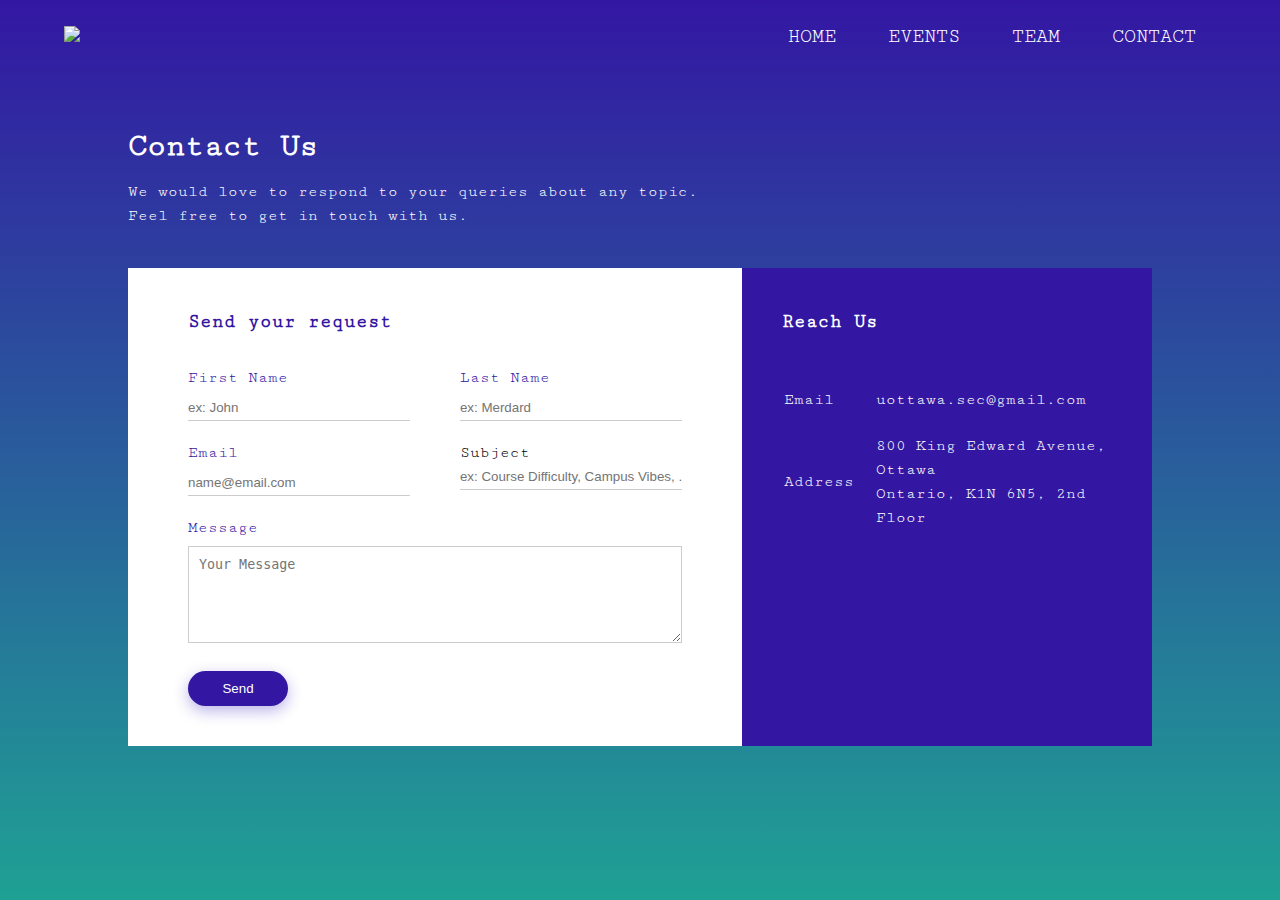
==== contact.html @ 118f21b4 "when information is filled out and you press send an email is now sent to email account" ====
<!DOCTYPE html>
<html lang="en">
    <head>
        <title>SEC | Contact</title>
        <meta charset="utf-8">
        <meta name="viewport" content="width=device-width, initial-scale=1.0">
        <link rel="stylesheet" href="css/contact.css">
        <link href='images/SEC_logo.png' rel='icon' type='image/x-icon' />
    </head>

    <body>
        <section class="header">
            <nav class="navbar">
                <a href="index.html"> <img src="images/SEC_logo.png" class="logo"></img></a>
                <ul>
                    <li><a href="index.html">Home</a></li>
                    <li><a href="events.html">Events</a></li>
                    <li><a href="team.html">Team</a></li>
                    <li><a href="contact.html">Contact</a></li>
                </ul>
            </nav>

            <div class="container">
                <h1>Contact Us</h1>
                <p>We would love to respond to your queries about any topic. <br> Feel free to get in touch with us.</p>
                <div class="contact-box">
                    <div class="contact-left">
                        <h3>Send your request</h3>
                        <form action="https://formspree.io/f/xeqnnryl" method="POST">
                            <div class="form-row">
                                <div class="form-group">
                                    <label for="firstName">First Name</label>
                                    <input type="text" id="firstName" name="firstName" placeholder="ex: John">
                                </div>

                                <div class="form-group">
                                    <label for="lastName">Last Name</label>
                                    <input type="text" id="lastName" name="lastName" placeholder="ex: Merdard">
                                </div>
                            </div>

                            <div class="form-row">
                                <div class="form-group">
                                    <label for="email">Email</label>
                                    <input type="email" id="email" name="email" placeholder="name@email.com">
                                </div>

                                <div class="form-group">
                                    <labelc for="subject">Subject</label>
                                    <input type="text" id="subject" name="subject" placeholder="ex: Course Difficulty, Campus Vibes, ...">
                                </div>
                            </div>

                            <label for="message">Message</label>
                            <textarea rows="5" name="message" id="message" placeholder="Your Message"></textarea>

                            <button type="submit">Send</button>
                        </form>
                    </div>

                    <div class="contact-right">
                        <h3>Reach Us</h3>
                        <table>
                            <tr>
                                <td>Email</td>
                                <td>uottawa.sec@gmail.com</td>
                            </tr>

                            <tr>
                                <td>Address</td>
                                <td>800 King Edward Avenue, Ottawa<br> Ontario, K1N 6N5, 2nd Floor</td>
                            </tr>
                        </table>
                    </div>
                </div>
            </div>
        </section>
    </body>
</html>
---- css/contact.css ----
@import url('https://fonts.googleapis.com/css2?family=Cutive+Mono&display=swap');

* {
    margin: 0;
    padding: 0;
    box-sizing: border-box;
}

html {
    scroll-behavior: smooth;
}

body {
    line-height: 1.5;
    font-family: 'Cutive Mono', monospace;
}

.header {
    width: 100%;
    height: 100vh;
    background: linear-gradient(#3317a3, #1fa194);
    background-size: cover;
    background-position: center;
}

.navbar {
    width: 90%;
    height: 8%;
    margin: auto;
    padding: 1px 0;
    display: flex;
    align-items: center;
    justify-content: space-between;
    font-size: 20px;
}

.logo {
    width: 110px;
    cursor: pointer;
}

.navbar ul li {
    list-style: none;
    display: inline-block;
    margin: 0 20px;
    position: relative;
}

.navbar ul li a {
    text-decoration: none;
    color: #fff;
    text-transform: uppercase;
}

.navbar ul li::after {
    content: "";
    height: 3px;
    width: 0;
    background: #1a1c1c;
    position: absolute;
    left: 0;
    bottom: 2%;
    transition: 0.5s;
}

.navbar ul li:hover:after {
    width: 100%;
}

.container {
    width: 80%;
    margin: 50px auto;
}

.contact-box {
    background: #fff;
    display: flex;
}

.contact-left {
    flex-basis: 60%;
    padding: 40px 60px;
}

.contact-right {
    flex-basis: 40%;
    padding: 40px;
    background: #3317a3;
    color: #fff;
}

h1 {
    margin-bottom: 10px;
    color: #fff;
}

.container p {
    margin-bottom: 40px;
    color: #fff;
}

.form-row {
    display: flex;
    justify-content: space-between;
    margin-bottom: 20px;
}

.form-row .form-group {
    flex-basis: 45%;
}

input {
    width: 100%;
    border: none;
    border-bottom: 1px solid #ccc;
    outline: none;
    padding-bottom: 5px;
}

textarea {
    width: 100%;
    border: 1px solid #ccc;
    outline: none;
    padding: 10px;
    box-sizing: border-box;
}

label {
    margin-bottom: 6px;
    display: block;
    color: #3317a3;
}

button {
    background: #3317a3;
    width: 100px;
    border: none;
    outline: none;
    color: #fff;
    height: 35px;
    border-radius: 30px;
    margin-top: 20px;
    cursor: pointer;
    box-shadow: 0px 5px 15px 0px rgba(28, 0, 181, 0.3);
}

.contact-left h3 {
    color: #3317a3;
    font-weight: 600;
    margin-bottom: 30px;
}

.contact-right h3 {
    font-weight: 600;
    margin-bottom: 30px;
}

tr td:first-child {
    padding-right: 20px;
}

tr td {
    padding-top: 20px;
}
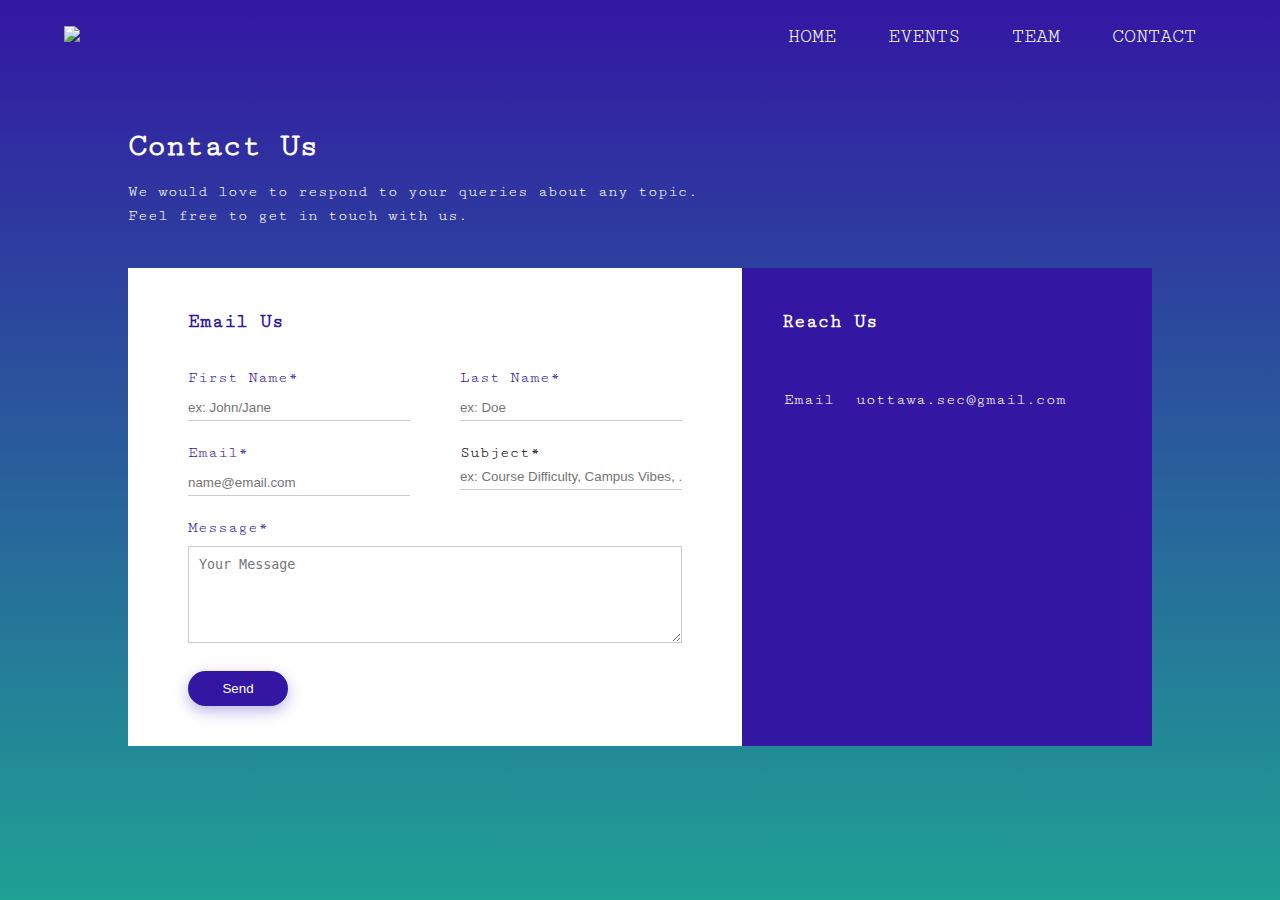
==== commit 405dd9db: "added mandatory fill in" ====
--- a/contact.html
+++ b/contact.html
@@ -25,34 +25,34 @@
                 <p>We would love to respond to your queries about any topic. <br> Feel free to get in touch with us.</p>
                 <div class="contact-box">
                     <div class="contact-left">
-                        <h3>Send your request</h3>
+                        <h3>Email Us</h3>
                         <form action="https://formspree.io/f/xeqnnryl" method="POST">
                             <div class="form-row">
                                 <div class="form-group">
-                                    <label for="firstName">First Name</label>
-                                    <input type="text" id="firstName" name="firstName" placeholder="ex: John">
+                                    <label for="firstName">First Name*</label>
+                                    <input type="text" id="firstName" name="firstName" placeholder="ex: John/Jane" required=true>
                                 </div>
 
                                 <div class="form-group">
-                                    <label for="lastName">Last Name</label>
-                                    <input type="text" id="lastName" name="lastName" placeholder="ex: Merdard">
+                                    <label for="lastName">Last Name*</label>
+                                    <input type="text" id="lastName" name="lastName" placeholder="ex: Doe" required=true>
                                 </div>
                             </div>
 
                             <div class="form-row">
                                 <div class="form-group">
-                                    <label for="email">Email</label>
-                                    <input type="email" id="email" name="email" placeholder="name@email.com">
+                                    <label for="email">Email*</label>
+                                    <input type="email" id="email" name="email" placeholder="name@email.com" required=true>
                                 </div>
 
                                 <div class="form-group">
-                                    <labelc for="subject">Subject</label>
-                                    <input type="text" id="subject" name="subject" placeholder="ex: Course Difficulty, Campus Vibes, ...">
+                                    <labelc for="subject">Subject*</label>
+                                    <input type="text" id="subject" name="subject" placeholder="ex: Course Difficulty, Campus Vibes, ..." required=true>
                                 </div>
                             </div>
 
-                            <label for="message">Message</label>
-                            <textarea rows="5" name="message" id="message" placeholder="Your Message"></textarea>
+                            <label for="message">Message*</label>
+                            <textarea rows="5" name="message" id="message" placeholder="Your Message" required=true></textarea>
 
                             <button type="submit">Send</button>
                         </form>
@@ -65,11 +65,6 @@
                                 <td>Email</td>
                                 <td>uottawa.sec@gmail.com</td>
                             </tr>
-
-                            <tr>
-                                <td>Address</td>
-                                <td>800 King Edward Avenue, Ottawa<br> Ontario, K1N 6N5, 2nd Floor</td>
-                            </tr>
                         </table>
                     </div>
                 </div>
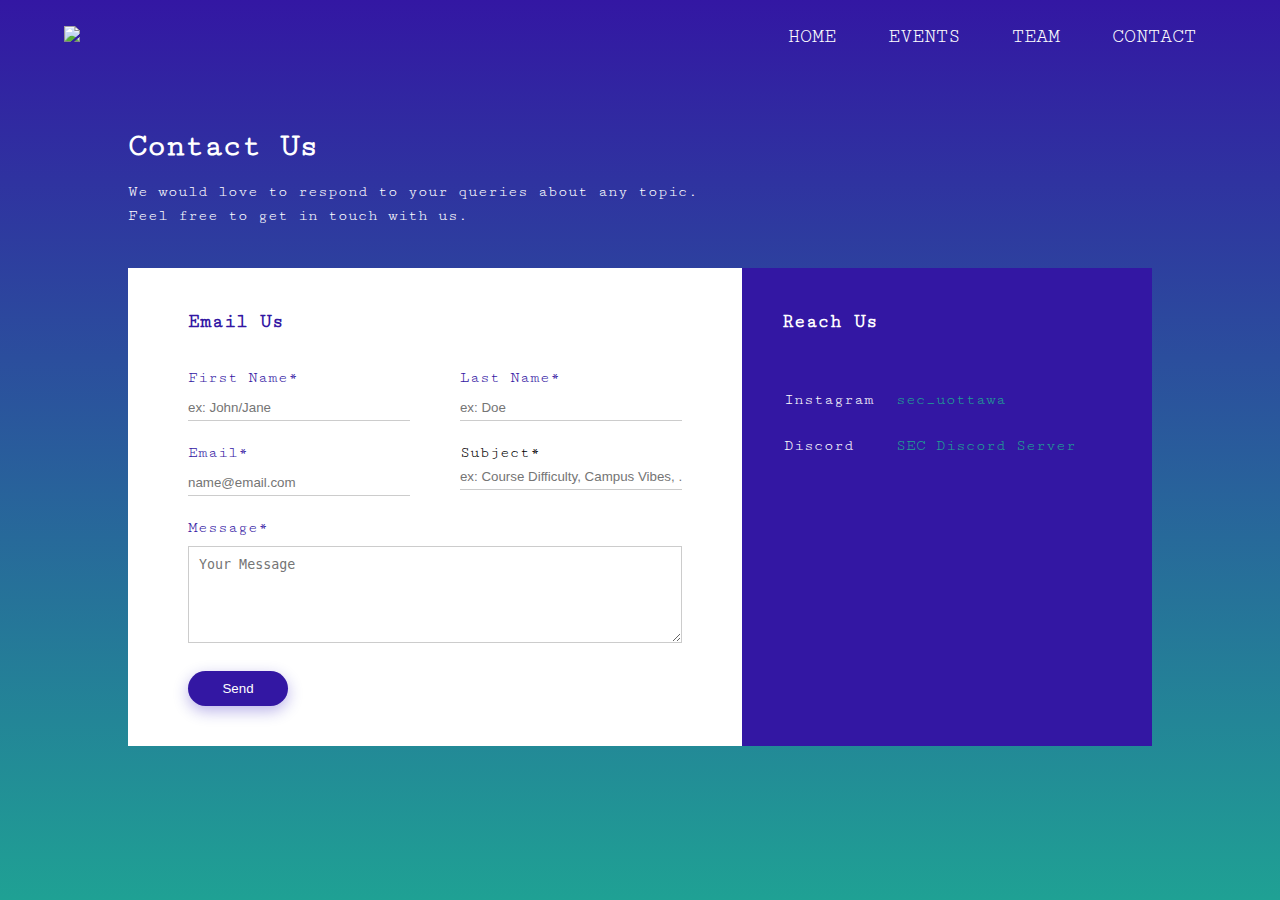
==== commit af039d0a: "added social links to contact as well as changed trnasiton gradient" ====
--- a/contact.html
+++ b/contact.html
@@ -5,6 +5,7 @@
         <meta charset="utf-8">
         <meta name="viewport" content="width=device-width, initial-scale=1.0">
         <link rel="stylesheet" href="css/contact.css">
+        <link rel="stylesheet" href="css/transition.css">
         <link href='images/SEC_logo.png' rel='icon' type='image/x-icon' />
     </head>
 
@@ -19,7 +20,8 @@
                     <li><a href="contact.html">Contact</a></li>
                 </ul>
             </nav>
-
+            
+            <div class="transition transition-5 is-active"></div>
             <div class="container">
                 <h1>Contact Us</h1>
                 <p>We would love to respond to your queries about any topic. <br> Feel free to get in touch with us.</p>
@@ -62,13 +64,18 @@
                         <h3>Reach Us</h3>
                         <table>
                             <tr>
-                                <td>Email</td>
-                                <td>uottawa.sec@gmail.com</td>
+                                <td>Instagram</td>
+                                <td><a href="https://www.instagram.com/sec_uottawa/" target="_blank">sec_uottawa</a></td>
+                            </tr>
+                            <tr>
+                                <td>Discord</td>
+                                <td><a href="https://discord.gg/dFybvh29q5" target="_blank">SEC Discord Server</a></td>
                             </tr>
                         </table>
                     </div>
                 </div>
             </div>
         </section>
+        <script src="transition.js"></script>
     </body>
 </html>--- a/css/contact.css
+++ b/css/contact.css
@@ -56,7 +56,7 @@
     content: "";
     height: 3px;
     width: 0;
-    background: #1a1c1c;
+    background: #1fa194;
     position: absolute;
     left: 0;
     bottom: 2%;
@@ -161,4 +161,9 @@
 
 tr td {
     padding-top: 20px;
+}
+
+.contact-right table td a {
+    color: #1fa194;
+    text-decoration: none;
 }--- a/css/transition.css
+++ b/css/transition.css
@@ -0,0 +1,83 @@
+.transition-1 {
+    position: fixed;
+    top: 0;
+    left: 0;
+    right: 0;
+    bottom: 0;
+    z-index: 101;
+    background: linear-gradient(#3317a3, #1fa194);
+    opacity: 0;
+    pointer-events: none;
+    transition: 0.3s ease-out;
+}
+
+.transition-1.is-active {
+    opacity: 1;
+    pointer-events: all;
+}
+
+.transition-2 {
+    position: fixed;
+    top: 0;
+    left: 100%;
+    width: 100%;
+    right: 0;
+    bottom: 0;
+    z-index: 101;
+    background: linear-gradient(#3317a3, #1fa194);
+    pointer-events: none;
+    transition: 0.3s ease-out;
+}
+
+.transition-2.is-active {
+    left: 0px;
+}
+
+.transition-3 {
+    position: fixed;
+    top: 0;
+    left: -100%;
+    width: 100%;
+    right: 0;
+    bottom: 0;
+    z-index: 101;
+    background: linear-gradient(#3317a3, #1fa194);
+    pointer-events: none;
+    transition: 0.3s ease-out;
+}
+
+.transition-3.is-active {
+    left: 0px;
+}
+
+.transition-4 {
+    position: fixed;
+    top: 100%;
+    left: 0;
+    right: 0;
+    height: 100%;
+    z-index: 101;
+    background: linear-gradient(#3317a3, #1fa194);
+    pointer-events: none;
+    transition: 0.3s ease-out;
+}
+
+.transition-4.is-active {
+    top: 0;
+}
+
+.transition-5 {
+    position: fixed;
+    bottom: 100%;
+    left: 0;
+    right: 0;
+    height: 100%;
+    z-index: 101;
+    background: linear-gradient(#3317a3, #1fa194);
+    pointer-events: none;
+    transition: 0.3s ease-out;
+}
+
+.transition-5.is-active {
+    bottom: 0;
+}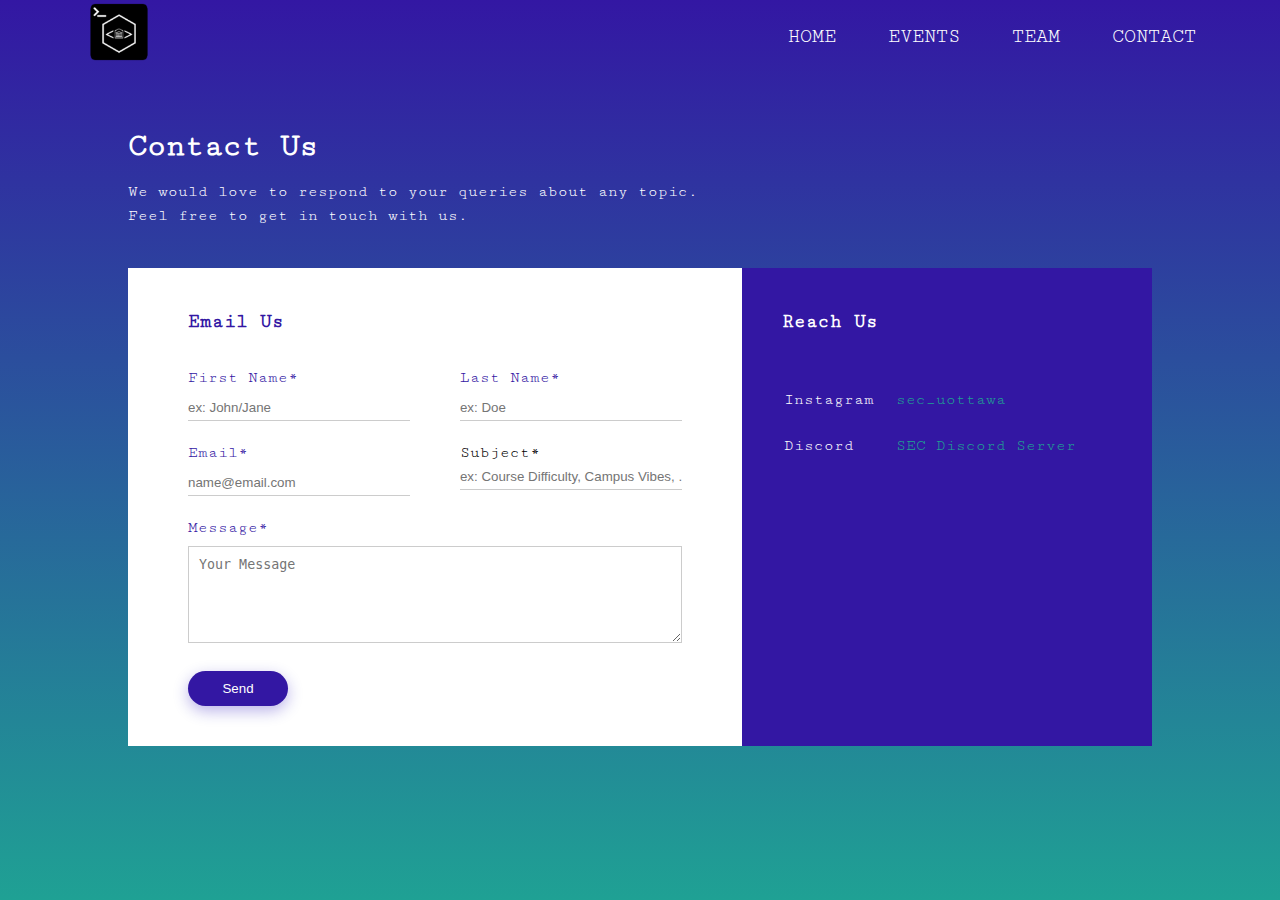
==== commit 10c241f8: "fix icon" ====
--- a/contact.html
+++ b/contact.html
@@ -6,13 +6,13 @@
         <meta name="viewport" content="width=device-width, initial-scale=1.0">
         <link rel="stylesheet" href="css/contact.css">
         <link rel="stylesheet" href="css/transition.css">
-        <link href='images/SEC_logo.png' rel='icon' type='image/x-icon' />
+        <link href='images/SEC_Logo.png' rel='icon' type='image/x-icon' />
     </head>
 
     <body>
         <section class="header">
             <nav class="navbar">
-                <a href="index.html"> <img src="images/SEC_logo.png" class="logo"></img></a>
+                <a href="index.html"> <img src="images/SEC_Logo.png" class="logo"></img></a>
                 <ul>
                     <li><a href="index.html">Home</a></li>
                     <li><a href="events.html">Events</a></li>
